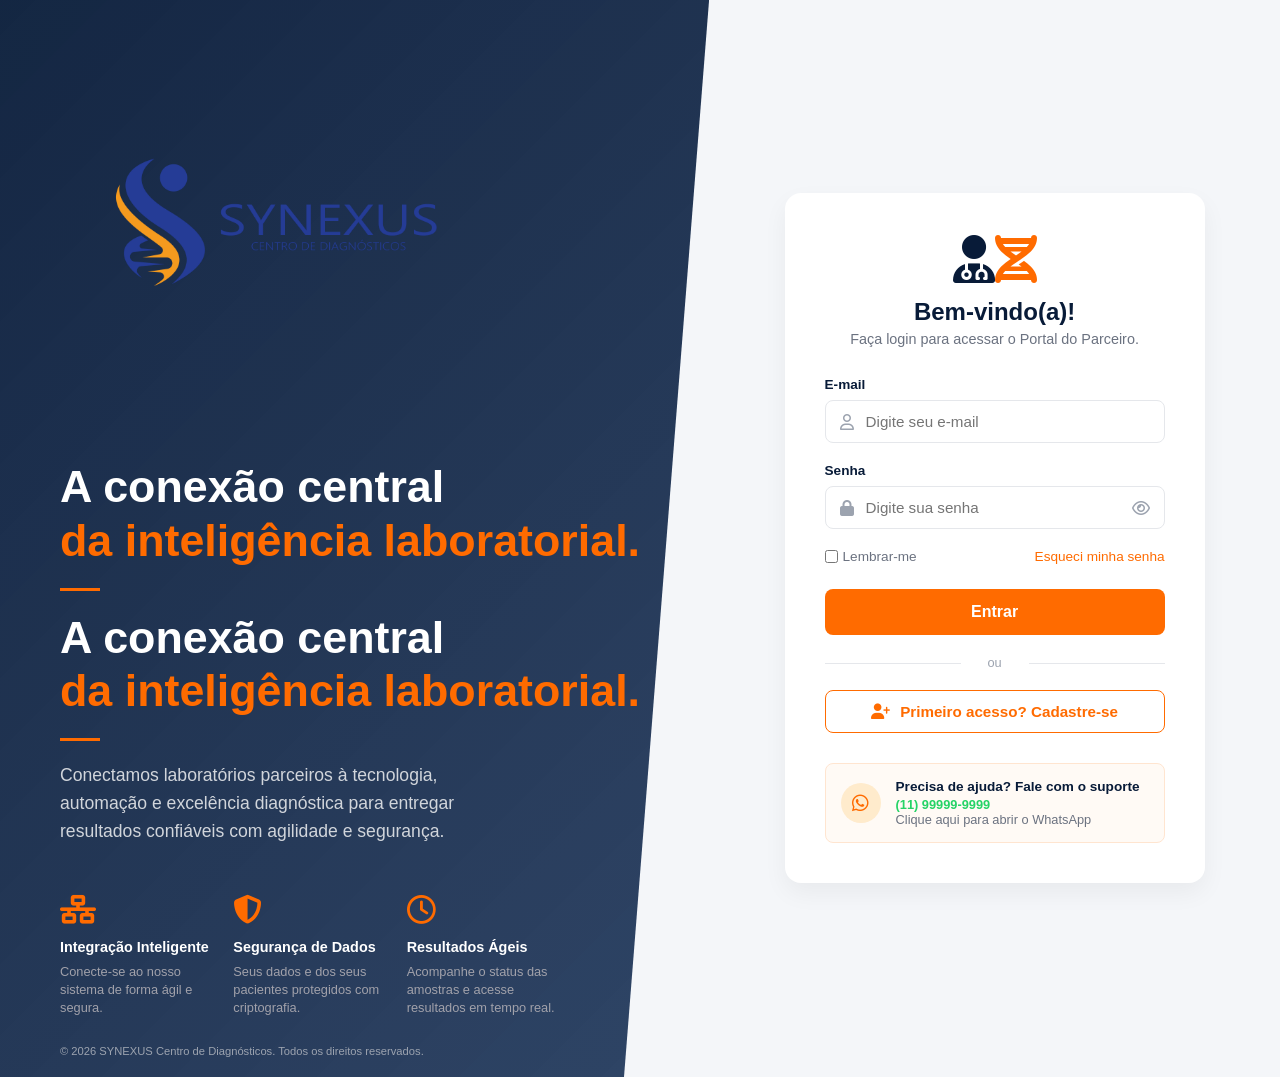
==== index.html @ a9e8c43a "Rename index2.html to index.html" ====
<!DOCTYPE html>
<html lang="pt-BR">
<head>
    <meta charset="UTF-8">
    <meta name="viewport" content="width=device-width, initial-scale=1.0">
    <title>Synexus - Centro de Diagnósticos</title>
    
    <link rel="stylesheet" href="https://cdnjs.cloudflare.com/ajax/libs/font-awesome/6.4.0/css/all.min.css">
    
    <link rel="stylesheet" href="style.css">
</head>
<body>

    <div class="container">

    <div class="container">
        <div class="left-panel">
            <div class="logo-left">
            <img src="logo.png" alt="Logo Synexus" style="max-height: 350px; width: auto;">
        </div>
        
        <h1>A conexão central<br><span>da inteligência laboratorial.</span></h1>
        <div class="divider"></div>
            
            <h1>A conexão central<br><span>da inteligência laboratorial.</span></h1>
            <div class="divider"></div>
            
            <p>Conectamos laboratórios parceiros à tecnologia, automação e excelência diagnóstica para entregar resultados confiáveis com agilidade e segurança.</p>
            
            <div class="features">
                <div class="feature-item">
                    <i class="fa-solid fa-network-wired"></i>
                    <h3>Integração Inteligente</h3>
                    <p>Conecte-se ao nosso sistema de forma ágil e segura.</p>
                </div>
                <div class="feature-item">
                    <i class="fa-solid fa-shield-halved"></i>
                    <h3>Segurança de Dados</h3>
                    <p>Seus dados e dos seus pacientes protegidos com criptografia.</p>
                </div>
                <div class="feature-item">
                    <i class="fa-regular fa-clock"></i>
                    <h3>Resultados Ágeis</h3>
                    <p>Acompanhe o status das amostras e acesse resultados em tempo real.</p>
                </div>
            </div>

            <div class="copyright">
                &copy; 2026 SYNEXUS Centro de Diagnósticos. Todos os direitos reservados.
            </div>
        </div>

        <div class="right-panel">
            <div class="login-card">
                <div class="logo-right">
                    <i class="fa-solid fa-user-doctor"></i><i class="fa-solid fa-dna"></i>
                </div>
                <h2>Bem-vindo(a)!</h2>
                <p>Faça login para acessar o Portal do Parceiro.</p>

                <div class="input-group">
                    <label>E-mail</label>
                    <div class="input-wrapper">
                        <i class="fa-regular fa-user"></i>
                        <input type="email" placeholder="Digite seu e-mail">
                    </div>
                </div>

                <div class="input-group">
                    <label>Senha</label>
                    <div class="input-wrapper">
                        <i class="fa-solid fa-lock"></i>
                        <input type="password" placeholder="Digite sua senha">
                        <i class="fa-regular fa-eye"></i>
                    </div>
                </div>

                <div class="options">
                    <label><input type="checkbox"> Lembrar-me</label>
                    <a href="#">Esqueci minha senha</a>
                </div>

                <button class="btn-primary">Entrar</button>

                <div class="divider-text">ou</div>

                <button class="btn-outline">
                    <i class="fa-solid fa-user-plus"></i> Primeiro acesso? Cadastre-se
                </button>

                <a href="https://wa.me/5511986205053?text=Ol%C3%A1,%20gostaria%20de%20ajuda%20com%20o%20portal." target="_blank" class="support-box">
                    <div class="support-icon">
                        <i class="fa-brands fa-whatsapp"></i>
                    </div>
                    <div class="support-text">
                        <h4>Precisa de ajuda? Fale com o suporte</h4>
                        <p class="whatsapp-number">(11) 99999-9999</p>
                        <p>Clique aqui para abrir o WhatsApp</p>
                    </div>
                </a>

            </div>
        </div>
    </div>

</body>
</html>
---- style.css ----
/* --- Configurações Gerais --- */
        * {
            margin: 0;
            padding: 0;
            box-sizing: border-box;
            font-family: 'Segoe UI', Tahoma, Geneva, Verdana, sans-serif;
        }

        body {
            background-color: #f4f6f9;
            display: flex;
            min-height: 100vh;
        }

        .container {
            display: flex;
            width: 100%;
            min-height: 100vh;
        }

        /* --- Painel Esquerdo (Azul Escuro) --- */
        .left-panel {
            flex: 1.2;
            /* Fundo com degradê azul escuro e uma imagem de laboratório simulada */
            background: linear-gradient(135deg, rgba(8, 27, 56, 0.95) 0%, rgba(13, 38, 77, 0.85) 100%), 
                        url('https://images.unsplash.com/photo-1579154204601-01588f351e67?ixlib=rb-4.0.3&auto=format&fit=crop&w=1000&q=80') center/cover;
            color: white;
            padding: 60px;
            display: flex;
            flex-direction: column;
            justify-content: center;
            position: relative;
            /* Cria o corte diagonal simulando a curva da imagem */
            clip-path: polygon(0 0, 100% 0, 88% 100%, 0% 100%);
        }

        .logo-left {
            display: flex;
            align-items: center;
            font-size: 2em;
            font-weight: bold;
            margin-bottom: 50px;
            color: #ff6b00;
        }
        .logo-left span { color: white; margin-left: 5px; font-weight: 300; }
        .logo-left i { margin-left: 10px; color: white; }

        .left-panel h1 {
            font-size: 2.8em;
            line-height: 1.2;
            margin-bottom: 20px;
            font-weight: 700;
        }
        .left-panel h1 span {
            color: #ff6b00;
            display: block;
        }
        
        .divider {
            width: 40px;
            height: 3px;
            background-color: #ff6b00;
            margin-bottom: 20px;
        }

        .left-panel > p {
            font-size: 1.1em;
            line-height: 1.6;
            margin-bottom: 50px;
            max-width: 450px;
            color: #d1d5db;
        }

        .features {
            display: flex;
            gap: 20px;
            max-width: 500px;
        }

        .feature-item { flex: 1; }
        .feature-item i {
            font-size: 1.8em;
            color: #ff6b00;
            margin-bottom: 15px;
        }
        .feature-item h3 { font-size: 0.9em; margin-bottom: 8px; font-weight: 600; }
        .feature-item p { font-size: 0.8em; color: #a1a1aa; line-height: 1.4; }

        .copyright {
            position: absolute;
            bottom: 20px;
            font-size: 0.7em;
            color: #9ca3af;
        }

        /* --- Painel Direito (Login Branco) --- */
        .right-panel {
            flex: 1;
            display: flex;
            align-items: center;
            justify-content: center;
            padding: 40px;
            background-color: #f4f6f9;
        }

        .login-card {
            background-color: white;
            padding: 40px;
            border-radius: 16px;
            box-shadow: 0 10px 25px rgba(0,0,0,0.05);
            width: 100%;
            max-width: 420px;
            text-align: center;
        }

        .logo-right {
            font-size: 3em;
            color: #081b38;
            margin-bottom: 10px;
        }
        .logo-right .fa-dna { color: #ff6b00; }

        .login-card h2 { color: #081b38; font-size: 1.5em; margin-bottom: 5px; }
        .login-card > p { color: #6b7280; font-size: 0.9em; margin-bottom: 30px; }

        .input-group {
            text-align: left;
            margin-bottom: 20px;
        }
        .input-group label {
            display: block;
            font-size: 0.85em;
            font-weight: 600;
            color: #081b38;
            margin-bottom: 8px;
        }
        .input-wrapper {
            position: relative;
        }
        .input-wrapper i {
            position: absolute;
            left: 15px;
            top: 50%;
            transform: translateY(-50%);
            color: #9ca3af;
        }
        .input-wrapper input {
            width: 100%;
            padding: 12px 15px 12px 40px;
            border: 1px solid #e5e7eb;
            border-radius: 8px;
            outline: none;
            font-size: 0.95em;
        }
        .input-wrapper .fa-eye {
            left: auto;
            right: 15px;
            cursor: pointer;
        }

        .options {
            display: flex;
            justify-content: space-between;
            align-items: center;
            font-size: 0.85em;
            margin-bottom: 25px;
        }
        .options a { color: #ff6b00; text-decoration: none; }
        .options label { color: #6b7280; display: flex; align-items: center; gap: 5px; cursor: pointer; }

        .btn-primary {
            width: 100%;
            padding: 14px;
            background-color: #ff6b00;
            color: white;
            border: none;
            border-radius: 8px;
            font-size: 1em;
            font-weight: 600;
            cursor: pointer;
            margin-bottom: 20px;
            transition: background 0.3s;
        }
        .btn-primary:hover { background-color: #e65c00; }

        .divider-text {
            font-size: 0.8em;
            color: #9ca3af;
            margin-bottom: 20px;
            position: relative;
        }
        .divider-text::before, .divider-text::after {
            content: ""; position: absolute; top: 50%; width: 40%; height: 1px; background-color: #e5e7eb;
        }
        .divider-text::before { left: 0; }
        .divider-text::after { right: 0; }

        .btn-outline {
            width: 100%;
            padding: 12px;
            background-color: transparent;
            color: #ff6b00;
            border: 1px solid #ff6b00;
            border-radius: 8px;
            font-size: 0.95em;
            font-weight: 600;
            cursor: pointer;
            margin-bottom: 30px;
            display: flex;
            align-items: center;
            justify-content: center;
            gap: 10px;
        }

        /* --- Seção do WhatsApp --- */
        .support-box {
            background-color: #fffaf5;
            border: 1px solid #ffe5d0;
            border-radius: 8px;
            padding: 15px;
            display: flex;
            align-items: center;
            gap: 15px;
            text-align: left;
            text-decoration: none; /* Remove o sublinhado do link */
            transition: transform 0.2s;
        }
        .support-box:hover {
            transform: translateY(-2px);
            box-shadow: 0 4px 10px rgba(255, 107, 0, 0.1);
        }
        .support-icon {
            background-color: #ffebcc;
            color: #ff6b00;
            width: 40px;
            height: 40px;
            border-radius: 50%;
            display: flex;
            align-items: center;
            justify-content: center;
            font-size: 1.2em;
        }
        .support-text h4 { color: #081b38; font-size: 0.85em; margin-bottom: 3px; }
        .support-text p { color: #6b7280; font-size: 0.8em; }
        .support-text .whatsapp-number { color: #25D366; font-weight: bold; }

        /* --- Responsividade para Celulares --- */
        @media (max-width: 900px) {
            .container { flex-direction: column; }
            .left-panel { 
                clip-path: none; /* Remove o corte diagonal no celular */
                padding: 40px 20px;
                text-align: center;
            }
            .features { flex-direction: column; align-items: center; }
            .divider { margin: 0 auto 20px auto; }
            .copyright { position: static; margin-top: 30px; }
            .right-panel { padding: 20px; }
        }
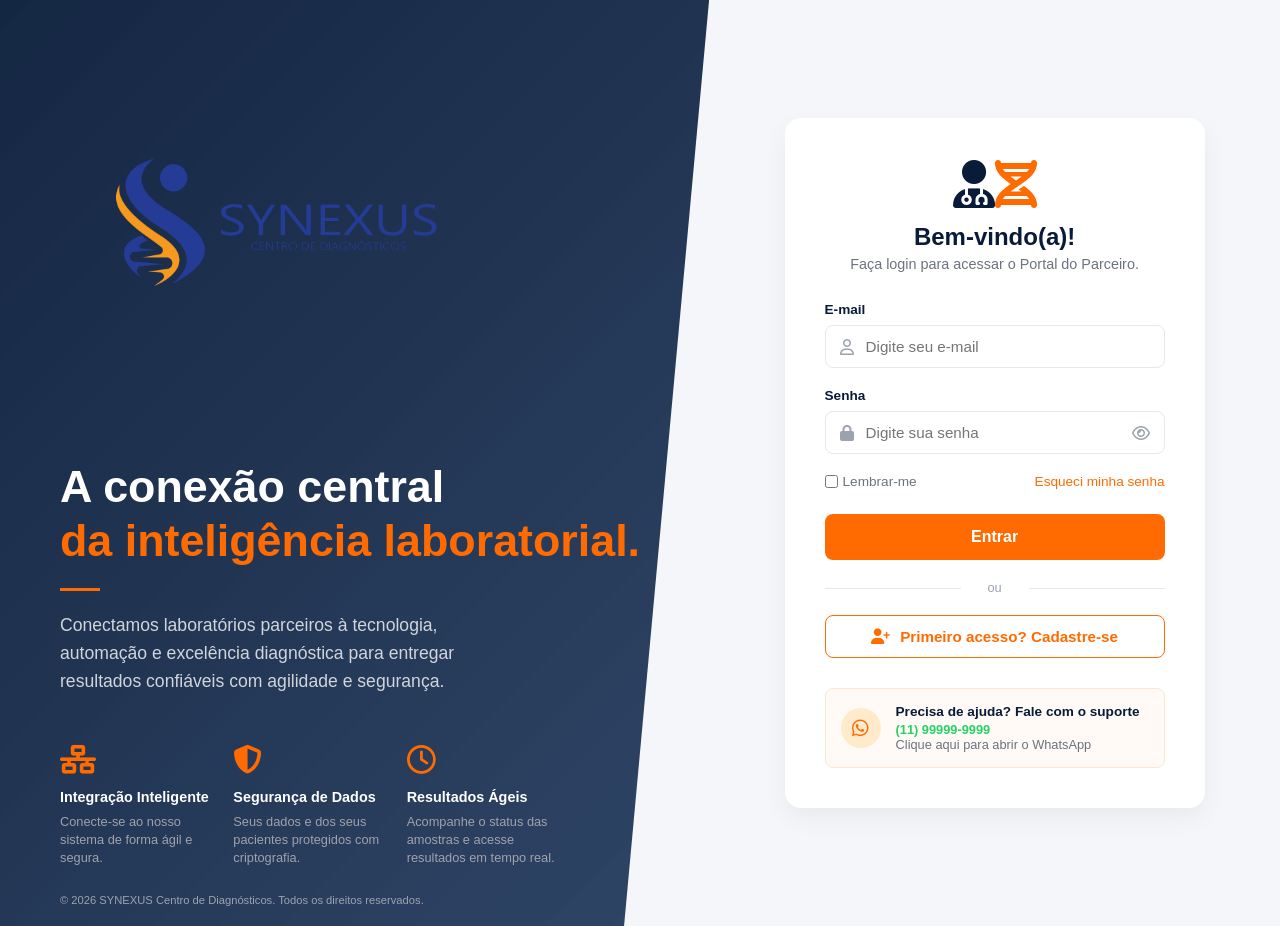
==== commit 2e9addc6: "Update index.html" ====
--- a/index.html
+++ b/index.html
@@ -21,9 +21,7 @@
         
         <h1>A conexão central<br><span>da inteligência laboratorial.</span></h1>
         <div class="divider"></div>
-            
-            <h1>A conexão central<br><span>da inteligência laboratorial.</span></h1>
-            <div class="divider"></div>
+
             
             <p>Conectamos laboratórios parceiros à tecnologia, automação e excelência diagnóstica para entregar resultados confiáveis com agilidade e segurança.</p>
             
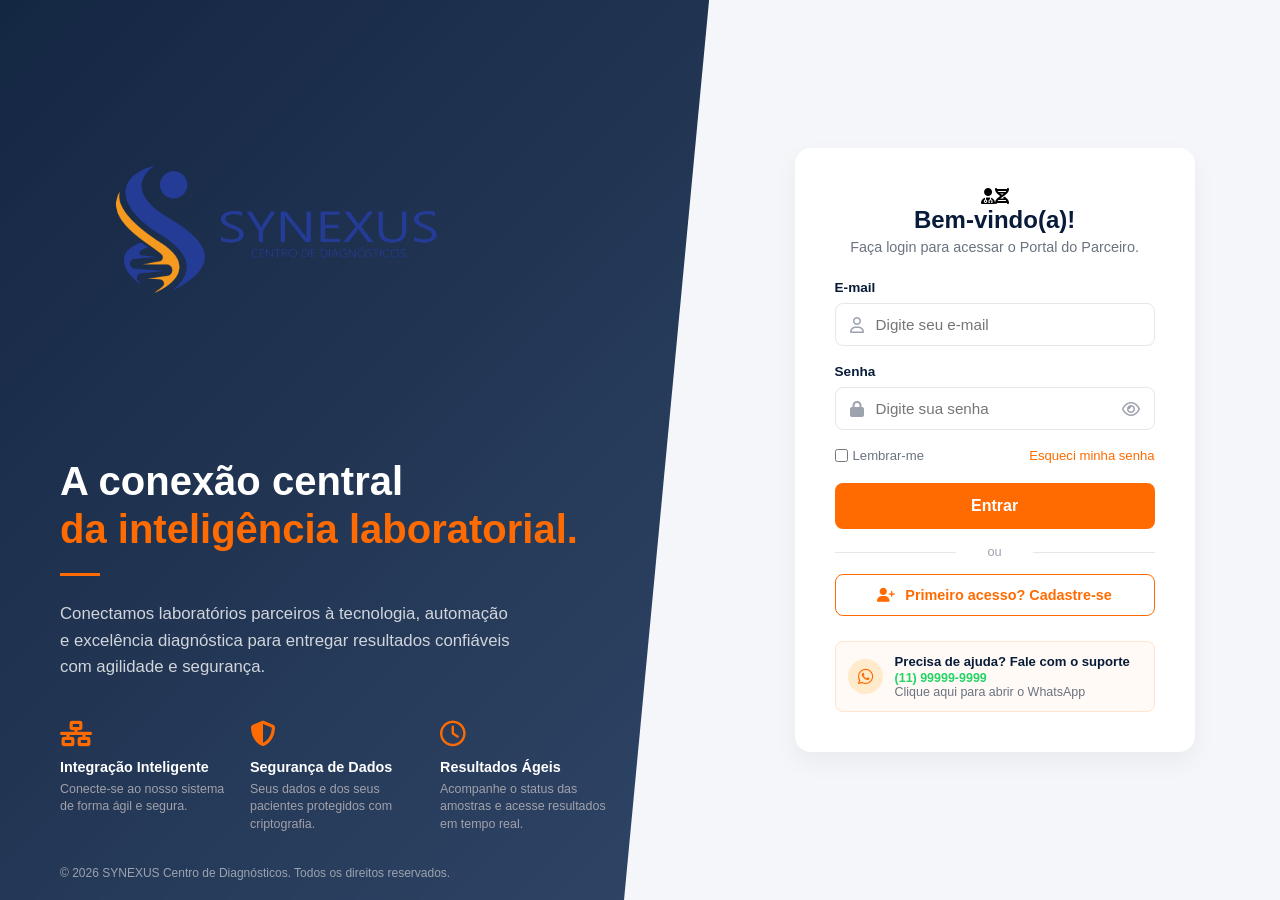
==== commit 66b009b7: "Update index.html" ====
--- a/index.html
+++ b/index.html
@@ -86,7 +86,7 @@
                     <i class="fa-solid fa-user-plus"></i> Primeiro acesso? Cadastre-se
                 </button>
 
-                <a href="https://wa.me/5511986205053?text=Ol%C3%A1,%20gostaria%20de%20ajuda%20com%20o%20portal." target="_blank" class="support-box">
+                <a href="https://wa.me/5511986664356?text=Ol%C3%A1,%20gostaria%20de%20ajuda%20com%20o%20portal." target="_blank" class="support-box">
                     <div class="support-icon">
                         <i class="fa-brands fa-whatsapp"></i>
                     </div>
--- a/style.css
+++ b/style.css
@@ -1,259 +1,291 @@
- /* --- Configurações Gerais --- */
-        * {
-            margin: 0;
-            padding: 0;
-            box-sizing: border-box;
-            font-family: 'Segoe UI', Tahoma, Geneva, Verdana, sans-serif;
-        }
-
-        body {
-            background-color: #f4f6f9;
-            display: flex;
-            min-height: 100vh;
-        }
-
-        .container {
-            display: flex;
-            width: 100%;
-            min-height: 100vh;
-        }
-
-        /* --- Painel Esquerdo (Azul Escuro) --- */
-        .left-panel {
-            flex: 1.2;
-            /* Fundo com degradê azul escuro e uma imagem de laboratório simulada */
-            background: linear-gradient(135deg, rgba(8, 27, 56, 0.95) 0%, rgba(13, 38, 77, 0.85) 100%), 
-                        url('https://images.unsplash.com/photo-1579154204601-01588f351e67?ixlib=rb-4.0.3&auto=format&fit=crop&w=1000&q=80') center/cover;
-            color: white;
-            padding: 60px;
-            display: flex;
-            flex-direction: column;
-            justify-content: center;
-            position: relative;
-            /* Cria o corte diagonal simulando a curva da imagem */
-            clip-path: polygon(0 0, 100% 0, 88% 100%, 0% 100%);
-        }
-
-        .logo-left {
-            display: flex;
-            align-items: center;
-            font-size: 2em;
-            font-weight: bold;
-            margin-bottom: 50px;
-            color: #ff6b00;
-        }
-        .logo-left span { color: white; margin-left: 5px; font-weight: 300; }
-        .logo-left i { margin-left: 10px; color: white; }
-
-        .left-panel h1 {
-            font-size: 2.8em;
-            line-height: 1.2;
-            margin-bottom: 20px;
-            font-weight: 700;
-        }
-        .left-panel h1 span {
-            color: #ff6b00;
-            display: block;
-        }
-        
-        .divider {
-            width: 40px;
-            height: 3px;
-            background-color: #ff6b00;
-            margin-bottom: 20px;
-        }
-
-        .left-panel > p {
-            font-size: 1.1em;
-            line-height: 1.6;
-            margin-bottom: 50px;
-            max-width: 450px;
-            color: #d1d5db;
-        }
-
-        .features {
-            display: flex;
-            gap: 20px;
-            max-width: 500px;
-        }
-
-        .feature-item { flex: 1; }
-        .feature-item i {
-            font-size: 1.8em;
-            color: #ff6b00;
-            margin-bottom: 15px;
-        }
-        .feature-item h3 { font-size: 0.9em; margin-bottom: 8px; font-weight: 600; }
-        .feature-item p { font-size: 0.8em; color: #a1a1aa; line-height: 1.4; }
-
-        .copyright {
-            position: absolute;
-            bottom: 20px;
-            font-size: 0.7em;
-            color: #9ca3af;
-        }
-
-        /* --- Painel Direito (Login Branco) --- */
-        .right-panel {
-            flex: 1;
-            display: flex;
-            align-items: center;
-            justify-content: center;
-            padding: 40px;
-            background-color: #f4f6f9;
-        }
-
-        .login-card {
-            background-color: white;
-            padding: 40px;
-            border-radius: 16px;
-            box-shadow: 0 10px 25px rgba(0,0,0,0.05);
-            width: 100%;
-            max-width: 420px;
-            text-align: center;
-        }
-
-        .logo-right {
-            font-size: 3em;
-            color: #081b38;
-            margin-bottom: 10px;
-        }
-        .logo-right .fa-dna { color: #ff6b00; }
-
-        .login-card h2 { color: #081b38; font-size: 1.5em; margin-bottom: 5px; }
-        .login-card > p { color: #6b7280; font-size: 0.9em; margin-bottom: 30px; }
-
-        .input-group {
-            text-align: left;
-            margin-bottom: 20px;
-        }
-        .input-group label {
-            display: block;
-            font-size: 0.85em;
-            font-weight: 600;
-            color: #081b38;
-            margin-bottom: 8px;
-        }
-        .input-wrapper {
-            position: relative;
-        }
-        .input-wrapper i {
-            position: absolute;
-            left: 15px;
-            top: 50%;
-            transform: translateY(-50%);
-            color: #9ca3af;
-        }
-        .input-wrapper input {
-            width: 100%;
-            padding: 12px 15px 12px 40px;
-            border: 1px solid #e5e7eb;
-            border-radius: 8px;
-            outline: none;
-            font-size: 0.95em;
-        }
-        .input-wrapper .fa-eye {
-            left: auto;
-            right: 15px;
-            cursor: pointer;
-        }
-
-        .options {
-            display: flex;
-            justify-content: space-between;
-            align-items: center;
-            font-size: 0.85em;
-            margin-bottom: 25px;
-        }
-        .options a { color: #ff6b00; text-decoration: none; }
-        .options label { color: #6b7280; display: flex; align-items: center; gap: 5px; cursor: pointer; }
-
-        .btn-primary {
-            width: 100%;
-            padding: 14px;
-            background-color: #ff6b00;
-            color: white;
-            border: none;
-            border-radius: 8px;
-            font-size: 1em;
-            font-weight: 600;
-            cursor: pointer;
-            margin-bottom: 20px;
-            transition: background 0.3s;
-        }
-        .btn-primary:hover { background-color: #e65c00; }
-
-        .divider-text {
-            font-size: 0.8em;
-            color: #9ca3af;
-            margin-bottom: 20px;
-            position: relative;
-        }
-        .divider-text::before, .divider-text::after {
-            content: ""; position: absolute; top: 50%; width: 40%; height: 1px; background-color: #e5e7eb;
-        }
-        .divider-text::before { left: 0; }
-        .divider-text::after { right: 0; }
-
-        .btn-outline {
-            width: 100%;
-            padding: 12px;
-            background-color: transparent;
-            color: #ff6b00;
-            border: 1px solid #ff6b00;
-            border-radius: 8px;
-            font-size: 0.95em;
-            font-weight: 600;
-            cursor: pointer;
-            margin-bottom: 30px;
-            display: flex;
-            align-items: center;
-            justify-content: center;
-            gap: 10px;
-        }
-
-        /* --- Seção do WhatsApp --- */
-        .support-box {
-            background-color: #fffaf5;
-            border: 1px solid #ffe5d0;
-            border-radius: 8px;
-            padding: 15px;
-            display: flex;
-            align-items: center;
-            gap: 15px;
-            text-align: left;
-            text-decoration: none; /* Remove o sublinhado do link */
-            transition: transform 0.2s;
-        }
-        .support-box:hover {
-            transform: translateY(-2px);
-            box-shadow: 0 4px 10px rgba(255, 107, 0, 0.1);
-        }
-        .support-icon {
-            background-color: #ffebcc;
-            color: #ff6b00;
-            width: 40px;
-            height: 40px;
-            border-radius: 50%;
-            display: flex;
-            align-items: center;
-            justify-content: center;
-            font-size: 1.2em;
-        }
-        .support-text h4 { color: #081b38; font-size: 0.85em; margin-bottom: 3px; }
-        .support-text p { color: #6b7280; font-size: 0.8em; }
-        .support-text .whatsapp-number { color: #25D366; font-weight: bold; }
-
-        /* --- Responsividade para Celulares --- */
-        @media (max-width: 900px) {
-            .container { flex-direction: column; }
-            .left-panel { 
-                clip-path: none; /* Remove o corte diagonal no celular */
-                padding: 40px 20px;
-                text-align: center;
-            }
-            .features { flex-direction: column; align-items: center; }
-            .divider { margin: 0 auto 20px auto; }
-            .copyright { position: static; margin-top: 30px; }
-            .right-panel { padding: 20px; }
-        }+/* --- Configurações Gerais --- */
+* {
+    margin: 0;
+    padding: 0;
+    box-sizing: border-box;
+    font-family: 'Segoe UI', Tahoma, Geneva, Verdana, sans-serif;
+}
+
+body {
+    background-color: #f4f6f9;
+    min-height: 100vh;
+}
+
+.container {
+    display: flex;
+    width: 100%;
+    min-height: 100vh;
+}
+
+/* --- Painel Esquerdo (Azul Escuro) --- */
+.left-panel {
+    flex: 1.2;
+    background: linear-gradient(135deg, rgba(8, 27, 56, 0.95) 0%, rgba(13, 38, 77, 0.85) 100%), 
+                url('https://images.unsplash.com/photo-1579154204601-01588f351e67?ixlib=rb-4.0.3&auto=format&fit=crop&w=1000&q=80') center/cover;
+    color: white;
+    padding: 60px;
+    display: flex;
+    flex-direction: column;
+    justify-content: center;
+    position: relative;
+    clip-path: polygon(0 0, 100% 0, 88% 100%, 0% 100%);
+}
+
+.logo-left {
+    margin-bottom: 40px;
+}
+
+.logo-left img {
+    max-height: 65px;
+    width: auto;
+    display: block;
+}
+
+.left-panel h1 {
+    font-size: 2.5em;
+    line-height: 1.2;
+    margin-bottom: 20px;
+    font-weight: 700;
+}
+.left-panel h1 span {
+    color: #ff6b00;
+}
+
+.divider {
+    width: 40px;
+    height: 3px;
+    background-color: #ff6b00;
+    margin-bottom: 25px;
+}
+
+.left-panel > p {
+    font-size: 1.05em;
+    line-height: 1.6;
+    margin-bottom: 40px;
+    max-width: 450px;
+    color: #d1d5db;
+}
+
+.features {
+    display: flex;
+    gap: 20px;
+    max-width: 550px;
+}
+
+.feature-item { 
+    flex: 1; 
+}
+.feature-item i {
+    font-size: 1.6em;
+    color: #ff6b00;
+    margin-bottom: 12px;
+}
+.feature-item h3 { font-size: 0.9em; margin-bottom: 6px; font-weight: 600; }
+.feature-item p { font-size: 0.78em; color: #a1a1aa; line-height: 1.4; }
+
+.copyright {
+    position: absolute;
+    bottom: 20px;
+    font-size: 0.75em;
+    color: #9ca3af;
+}
+
+/* --- Painel Direito (Login Branco) --- */
+.right-panel {
+    flex: 1;
+    display: flex;
+    align-items: center;
+    justify-content: center;
+    padding: 40px;
+    background-color: #f4f6f9;
+}
+
+.login-card {
+    background-color: white;
+    padding: 40px;
+    border-radius: 16px;
+    box-shadow: 0 10px 25px rgba(0,0,0,0.05);
+    width: 100%;
+    max-width: 400px;
+    text-align: center;
+}
+
+.logo-right img {
+    max-height: 70px;
+    width: auto;
+    margin-bottom: 15px;
+}
+
+.login-card h2 { color: #081b38; font-size: 1.5em; margin-bottom: 5px; }
+.login-card > p { color: #6b7280; font-size: 0.9em; margin-bottom: 25px; }
+
+.input-group {
+    text-align: left;
+    margin-bottom: 18px;
+}
+.input-group label {
+    display: block;
+    font-size: 0.85em;
+    font-weight: 600;
+    color: #081b38;
+    margin-bottom: 8px;
+}
+.input-wrapper {
+    position: relative;
+}
+.input-wrapper i {
+    position: absolute;
+    left: 15px;
+    top: 50%;
+    transform: translateY(-50%);
+    color: #9ca3af;
+}
+.input-wrapper input {
+    width: 100%;
+    padding: 12px 15px 12px 40px;
+    border: 1px solid #e5e7eb;
+    border-radius: 8px;
+    outline: none;
+    font-size: 0.95em;
+}
+.input-wrapper .fa-eye {
+    left: auto;
+    right: 15px;
+    cursor: pointer;
+}
+
+.options {
+    display: flex;
+    justify-content: space-between;
+    align-items: center;
+    font-size: 0.82em;
+    margin-bottom: 20px;
+}
+.options a { color: #ff6b00; text-decoration: none; }
+.options label { color: #6b7280; display: flex; align-items: center; gap: 5px; cursor: pointer; }
+
+.btn-primary {
+    width: 100%;
+    padding: 14px;
+    background-color: #ff6b00;
+    color: white;
+    border: none;
+    border-radius: 8px;
+    font-size: 1em;
+    font-weight: 600;
+    cursor: pointer;
+    margin-bottom: 15px;
+    transition: background 0.3s;
+}
+.btn-primary:hover { background-color: #e65c00; }
+
+.divider-text {
+    font-size: 0.8em;
+    color: #9ca3af;
+    margin-bottom: 15px;
+    position: relative;
+}
+.divider-text::before, .divider-text::after {
+    content: ""; position: absolute; top: 50%; width: 38%; height: 1px; background-color: #e5e7eb;
+}
+.divider-text::before { left: 0; }
+.divider-text::after { right: 0; }
+
+.btn-outline {
+    width: 100%;
+    padding: 12px;
+    background-color: transparent;
+    color: #ff6b00;
+    border: 1px solid #ff6b00;
+    border-radius: 8px;
+    font-size: 0.9em;
+    font-weight: 600;
+    cursor: pointer;
+    margin-bottom: 25px;
+    display: flex;
+    align-items: center;
+    justify-content: center;
+    gap: 10px;
+}
+
+/* --- Seção do WhatsApp --- */
+.support-box {
+    background-color: #fffaf5;
+    border: 1px solid #ffe5d0;
+    border-radius: 8px;
+    padding: 12px;
+    display: flex;
+    align-items: center;
+    gap: 12px;
+    text-align: left;
+    text-decoration: none;
+    transition: transform 0.2s;
+}
+.support-icon {
+    background-color: #ffebcc;
+    color: #ff6b00;
+    width: 35px;
+    height: 35px;
+    border-radius: 50%;
+    display: flex;
+    align-items: center;
+    justify-content: center;
+    font-size: 1.1em;
+}
+.support-text h4 { color: #081b38; font-size: 0.82em; margin-bottom: 2px; }
+.support-text p { color: #6b7280; font-size: 0.78em; }
+.support-text .whatsapp-number { color: #25D366; font-weight: bold; }
+
+/* --- REGRAS DE RESPONSIVIDADE (CELULAR) --- */
+@media (max-width: 900px) {
+    .container { 
+        flex-direction: column; 
+        min-height: auto;
+    }
+    
+    .left-panel { 
+        clip-path: none; 
+        padding: 40px 20px;
+        text-align: center;
+        align-items: center;
+    }
+
+    .logo-left img {
+        margin: 0 auto;
+    }
+    
+    .left-panel h1 {
+        font-size: 1.8em;
+    }
+
+    .left-panel > p {
+        margin-bottom: 30px;
+    }
+
+    .divider { 
+        margin: 0 auto 20px auto; 
+    }
+
+    .features { 
+        flex-direction: column; 
+        gap: 25px;
+        align-items: center; 
+    }
+
+    .feature-item {
+        max-width: 280px;
+    }
+    
+    .copyright { 
+        position: static; 
+        margin-top: 40px; 
+    }
+    
+    .right-panel { 
+        padding: 30px 15px; 
+    }
+
+    .login-card {
+        padding: 30px 20px;
+    }
+}
